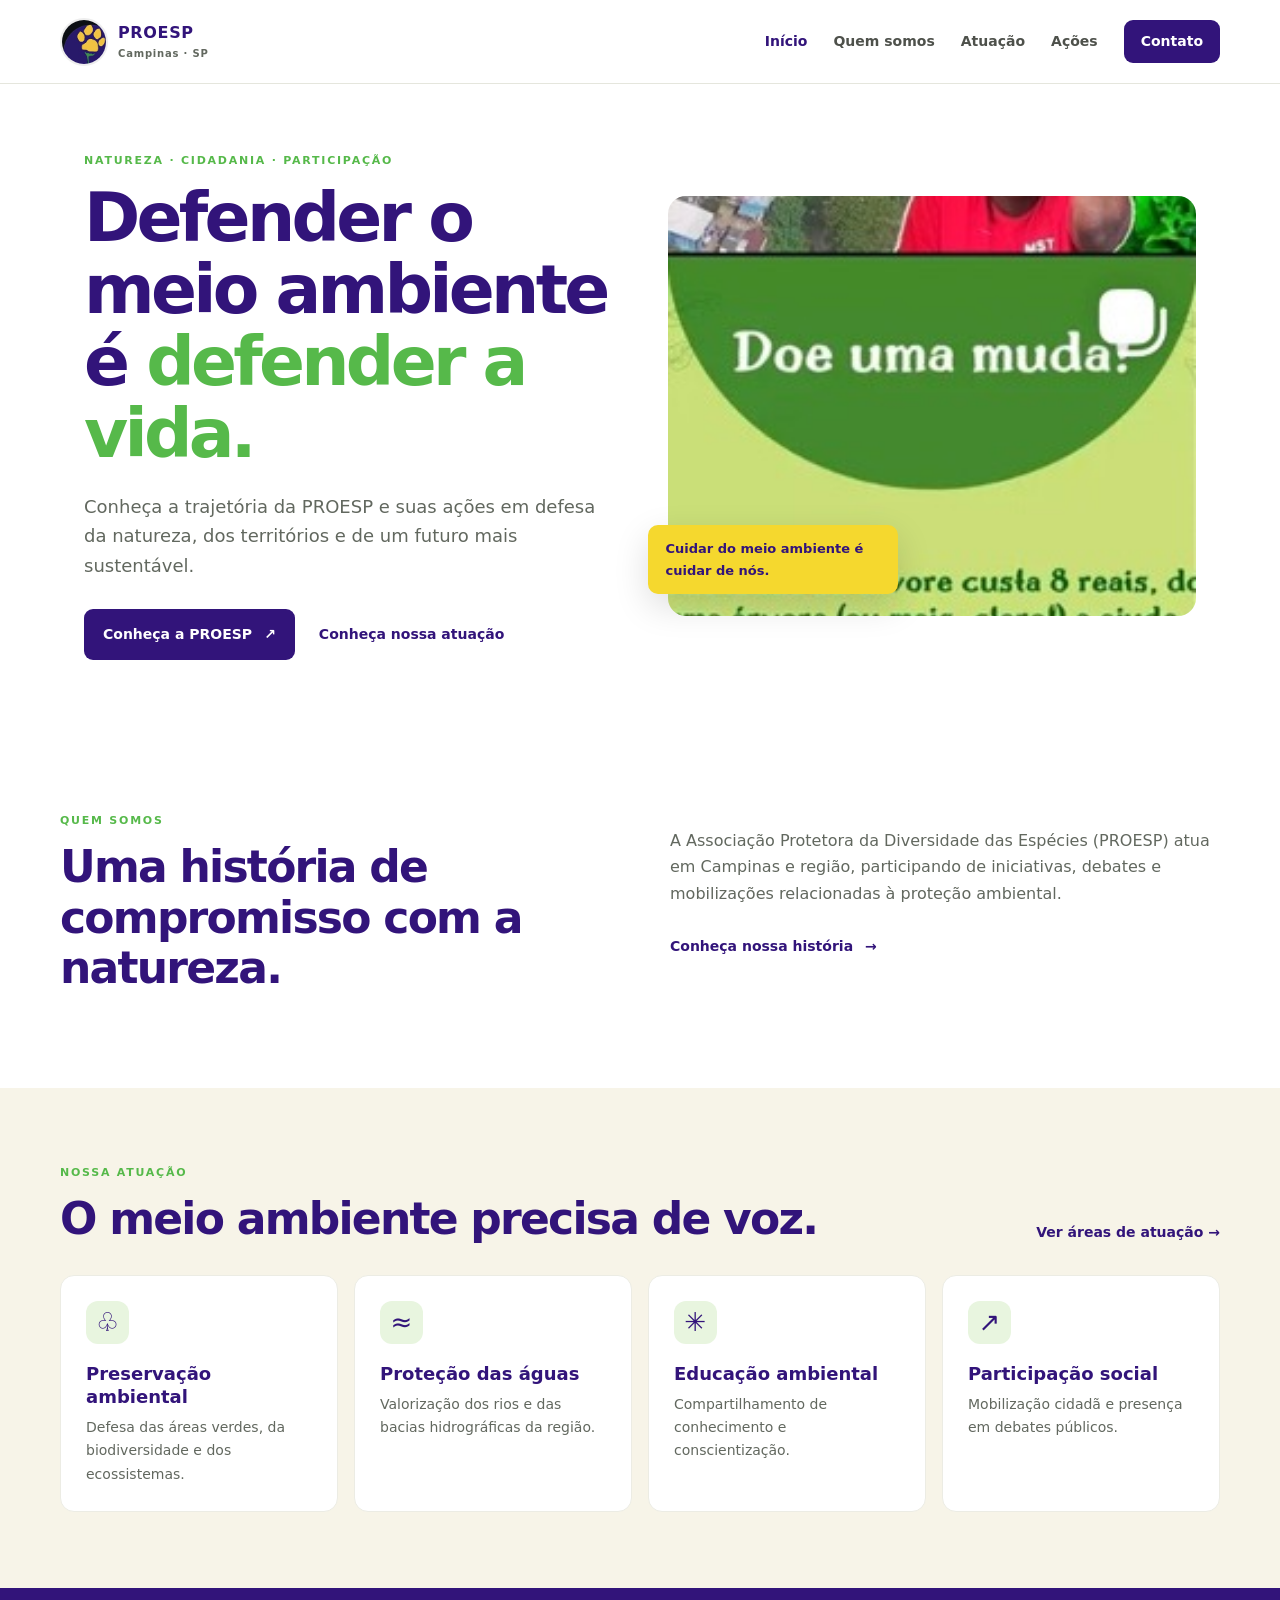
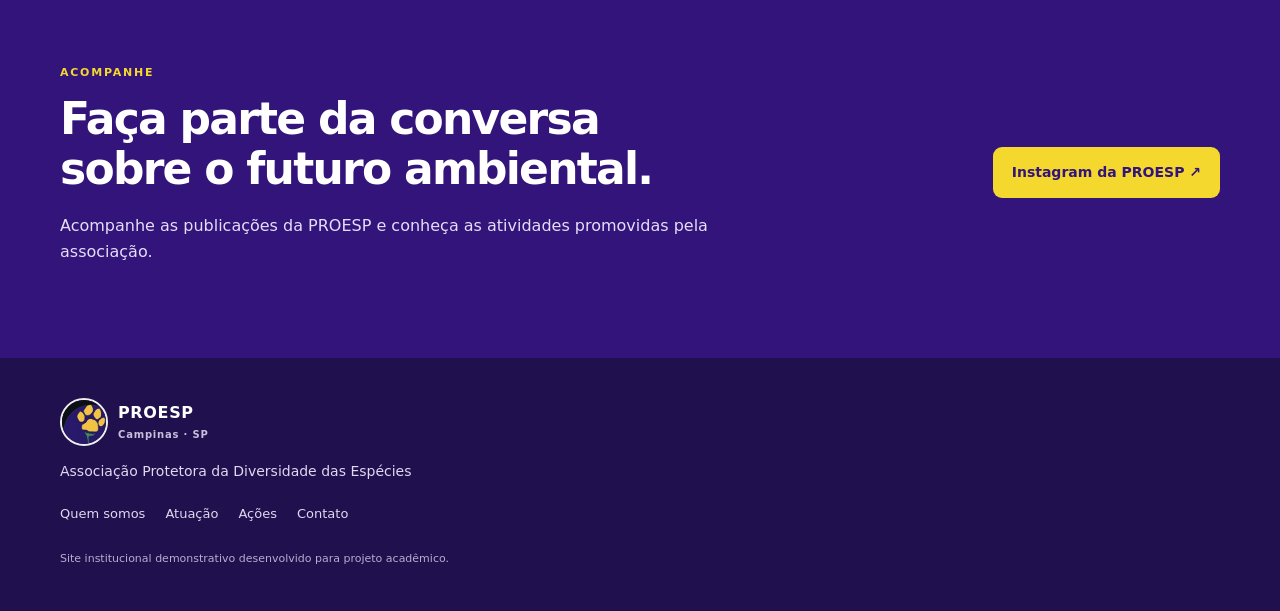
==== index.html @ e5f3dbb0 "Add files via upload" ====
<!doctype html>
<html lang="pt-BR">
<head>
  <meta charset="utf-8"><meta name="viewport" content="width=device-width, initial-scale=1">
  <meta name="description" content="Conheça a PROESP Campinas, sua história e suas ações em defesa do meio ambiente.">
  <title>PROESP Campinas | Início</title><link rel="stylesheet" href="styles.css">
</head>
<body>
<header class="site-header"><a class="brand" href="index.html"><img src="assets/logo-proesp.jpg" alt="Símbolo da PROESP"><span>PROESP <small>Campinas · SP</small></span></a>
<button class="menu-toggle" aria-label="Abrir menu" aria-expanded="false">☰</button>
<nav class="nav"><a class="active" href="index.html">Início</a><a href="sobre.html">Quem somos</a><a href="atuacao.html">Atuação</a><a href="acoes.html">Ações</a><a class="nav-cta" href="contato.html">Contato</a></nav></header>
<main>
<section class="hero"><div class="hero-copy"><p class="eyebrow">NATUREZA · CIDADANIA · PARTICIPAÇÃO</p><h1>Defender o meio ambiente é <em>defender a vida.</em></h1><p class="lead">Conheça a trajetória da PROESP e suas ações em defesa da natureza, dos territórios e de um futuro mais sustentável.</p><div class="actions"><a class="button" href="sobre.html">Conheça a PROESP <span>↗</span></a><a class="text-link" href="atuacao.html">Conheça nossa atuação</a></div></div><div class="hero-image"><img src="assets/rio-floresta.jpg" alt="Paisagem natural e área verde mostrada em publicação da PROESP"><span class="image-note">Cuidar do meio ambiente é cuidar de nós.</span></div></section>
<section class="intro section"><div><p class="eyebrow">QUEM SOMOS</p><h2>Uma história de compromisso com a natureza.</h2></div><div><p>A Associação Protetora da Diversidade das Espécies (PROESP) atua em Campinas e região, participando de iniciativas, debates e mobilizações relacionadas à proteção ambiental.</p><a class="arrow-link" href="sobre.html">Conheça nossa história <span>→</span></a></div></section>
<section class="section pale"><div class="section-heading"><div><p class="eyebrow">NOSSA ATUAÇÃO</p><h2>O meio ambiente precisa de voz.</h2></div><a class="arrow-link" href="atuacao.html">Ver áreas de atuação →</a></div><div class="card-grid">
<a class="feature-card" href="atuacao.html"><span class="card-icon">♧</span><h3>Preservação ambiental</h3><p>Defesa das áreas verdes, da biodiversidade e dos ecossistemas.</p></a>
<a class="feature-card" href="atuacao.html"><span class="card-icon">≈</span><h3>Proteção das águas</h3><p>Valorização dos rios e das bacias hidrográficas da região.</p></a>
<a class="feature-card" href="atuacao.html"><span class="card-icon">✳</span><h3>Educação ambiental</h3><p>Compartilhamento de conhecimento e conscientização.</p></a>
<a class="feature-card" href="acoes.html"><span class="card-icon">↗</span><h3>Participação social</h3><p>Mobilização cidadã e presença em debates públicos.</p></a>
</div></section>
<section class="callout section"><div><p class="eyebrow">ACOMPANHE</p><h2>Faça parte da conversa sobre o futuro ambiental.</h2><p>Acompanhe as publicações da PROESP e conheça as atividades promovidas pela associação.</p></div><a class="button light" href="https://www.instagram.com/proesp_campinas/" target="_blank" rel="noreferrer">Instagram da PROESP ↗</a></section>
</main><footer class="footer"><a class="brand footer-brand" href="index.html"><img src="assets/logo-proesp.jpg" alt=""><span>PROESP <small>Campinas · SP</small></span></a><p>Associação Protetora da Diversidade das Espécies</p><div class="footer-links"><a href="sobre.html">Quem somos</a><a href="atuacao.html">Atuação</a><a href="acoes.html">Ações</a><a href="contato.html">Contato</a></div><small>Site institucional demonstrativo desenvolvido para projeto acadêmico.</small></footer><script src="script.js"></script></body></html>
---- styles.css ----
:root{--purple:#32147a;--green:#56b94a;--yellow:#f5d82e;--cream:#f7f4e8;--ink:#20251f;--muted:#62685f;--line:#e5e6dd;--white:#fff;--max:1160px}*{box-sizing:border-box}html{scroll-behavior:smooth}body{margin:0;font-family:Inter,ui-sans-serif,system-ui,-apple-system,BlinkMacSystemFont,"Segoe UI",sans-serif;color:var(--ink);background:#fff;line-height:1.65}a{color:inherit;text-decoration:none}.site-header{height:auto;min-height:84px;padding:15px max(24px,calc((100vw - var(--max))/2));display:flex;align-items:center;justify-content:space-between;gap:24px;border-bottom:1px solid var(--line);background:#fff;position:sticky;top:0;z-index:10}.brand{display:flex;align-items:center;gap:10px;color:var(--purple);font-weight:850;letter-spacing:.04em}.brand img{width:48px;height:48px;object-fit:cover;border-radius:50%;border:2px solid #eee}.brand small{display:block;font-size:10px;letter-spacing:.08em;color:var(--muted);font-weight:650}.nav{display:flex;align-items:center;gap:26px;font-size:14px;font-weight:650}.nav a{color:#4e514b}.nav a:hover,.nav a.active{color:var(--purple)}.nav .nav-cta{padding:10px 17px;border-radius:9px;background:var(--purple);color:#fff}.menu-toggle{display:none;border:0;background:var(--cream);border-radius:8px;padding:8px 12px;font-size:23px;color:var(--purple)}.hero{max-width:var(--max);margin:auto;padding:68px 24px 76px;display:grid;grid-template-columns:1fr 1fr;gap:55px;align-items:center}.eyebrow{font-size:11px;letter-spacing:.16em;font-weight:850;color:var(--green);margin:0 0 12px}.hero h1,.page-hero h1{font-size:clamp(42px,5.3vw,68px);line-height:1.06;letter-spacing:-.055em;color:var(--purple);margin:0 0 22px}.hero h1 em{font-style:normal;color:var(--green)}.lead{font-size:18px;color:var(--muted);max-width:570px}.actions{display:flex;align-items:center;gap:24px;flex-wrap:wrap;margin-top:28px}.button{display:inline-flex;align-items:center;gap:12px;padding:14px 19px;background:var(--purple);color:white;border-radius:9px;font-weight:750;font-size:14px;transition:transform .2s,background .2s}.button:hover{transform:translateY(-2px);background:#48239d}.text-link,.arrow-link{font-weight:750;color:var(--purple);font-size:14px}.hero-image{position:relative}.hero-image img{display:block;width:100%;height:420px;object-fit:cover;border-radius:18px}.image-note{position:absolute;left:-20px;bottom:22px;background:var(--yellow);color:var(--purple);padding:13px 18px;border-radius:10px;font-size:13px;font-weight:800;max-width:250px;box-shadow:0 12px 35px #0002}.section{padding:76px max(24px,calc((100vw - var(--max))/2))}.intro{display:grid;grid-template-columns:1fr 1fr;gap:60px;align-items:start}.section h2,.split h2,.contact-layout h2{font-size:clamp(30px,3.5vw,44px);line-height:1.15;letter-spacing:-.04em;color:var(--purple);margin:0 0 18px}.intro p:not(.eyebrow),.split p,.contact-layout p{color:var(--muted)}.arrow-link{display:inline-block;margin-top:12px}.arrow-link span{margin-left:7px}.pale{background:var(--cream)}.section-heading{display:flex;align-items:end;justify-content:space-between;gap:24px;margin-bottom:30px}.section-heading h2{margin-bottom:0}.card-grid{display:grid;grid-template-columns:repeat(4,1fr);gap:16px}.card-grid.three{grid-template-columns:repeat(3,1fr)}.feature-card{display:block;background:#fff;border:1px solid #ecece4;border-radius:14px;padding:25px;min-height:205px;transition:transform .2s,box-shadow .2s}.feature-card:hover,.story-card:hover{transform:translateY(-4px);box-shadow:0 15px 35px #24134a12}.card-icon{display:grid;place-items:center;width:43px;height:43px;border-radius:12px;background:#e8f5df;color:var(--purple);font-size:26px;margin-bottom:18px}.feature-card h3,.story-card h3{color:var(--purple);font-size:18px;line-height:1.3;margin:0 0 8px}.feature-card p,.story-card p{font-size:14px;color:var(--muted);margin:0}.callout{background:var(--purple);color:#fff;display:flex;align-items:center;justify-content:space-between;gap:36px}.callout h2{color:#fff;max-width:670px}.callout p:not(.eyebrow){color:#e5def7;max-width:650px}.callout .eyebrow{color:var(--yellow)}.button.light{background:var(--yellow);color:var(--purple);white-space:nowrap}.footer{padding:40px max(24px,calc((100vw - var(--max))/2));background:#20104d;color:#ded8f0}.footer-brand{color:#fff}.footer-brand small{color:#c7bfdc}.footer p{font-size:14px}.footer-links{display:flex;gap:20px;flex-wrap:wrap;margin:20px 0}.footer-links a{font-size:13px}.footer>small{color:#b7adcf;font-size:11px}.page-hero{padding:76px 24px 60px;background:var(--cream);text-align:center}.page-hero h1{max-width:850px;margin:0 auto 18px;font-size:clamp(40px,5vw,62px)}.page-hero .lead{margin:0 auto}.split{display:grid;grid-template-columns:1fr 1fr;gap:55px;align-items:center}.rounded-image{width:100%;height:430px;object-fit:cover;border-radius:16px}.note{font-size:12px!important;color:#7b7e75!important;font-style:italic}.topic-grid{display:grid;grid-template-columns:1fr 1fr;gap:22px}.topic-card{border:1px solid var(--line);border-radius:16px;overflow:hidden;display:grid;grid-template-columns:42% 1fr;background:#fff}.topic-card img{width:100%;height:100%;min-height:240px;object-fit:cover}.topic-card>div{padding:24px}.topic-card h2{font-size:25px}.topic-card p:not(.eyebrow){color:var(--muted);font-size:14px}.story-grid{display:grid;grid-template-columns:repeat(3,1fr);gap:22px}.story-card{border:1px solid var(--line);border-radius:15px;overflow:hidden;transition:transform .2s,box-shadow .2s}.story-card img{width:100%;height:220px;object-fit:cover;display:block}.story-card>div{padding:22px}.tag{display:inline-block;font-size:10px;text-transform:uppercase;letter-spacing:.1em;font-weight:850;color:var(--green);margin-bottom:10px}.story-card h3{font-size:20px;margin-bottom:10px}.story-card p{font-size:14px}.contact-layout{display:grid;grid-template-columns:1.2fr .8fr;gap:70px;align-items:center}.contact-card{border:1px solid var(--line);background:var(--cream);padding:32px;border-radius:18px;text-align:center}.contact-card img{width:100px;height:100px;object-fit:cover;border-radius:50%}.contact-card h3{color:var(--purple);font-size:23px;margin-bottom:0}.contact-card p{font-size:14px}.contact-layout .button{margin-top:15px}@media(max-width:850px){.site-header{padding:13px 20px}.menu-toggle{display:block}.nav{display:none;position:absolute;top:76px;left:0;right:0;background:#fff;padding:18px 22px 24px;box-shadow:0 18px 25px #0001;flex-direction:column;align-items:stretch;gap:5px}.nav.open{display:flex}.nav a{padding:10px}.nav .nav-cta{text-align:center;margin-top:6px}.hero{grid-template-columns:1fr;gap:32px;padding-top:48px}.hero-image img{height:340px}.image-note{left:12px}.intro,.split,.contact-layout{grid-template-columns:1fr;gap:25px}.card-grid{grid-template-columns:repeat(2,1fr)}.topic-grid{grid-template-columns:1fr}.story-grid{grid-template-columns:1fr 1fr}.section-heading{align-items:start;flex-direction:column}.rounded-image{height:340px}}@media(max-width:540px){.hero h1{font-size:43px}.hero-image img{height:280px}.section{padding-top:54px;padding-bottom:54px}.card-grid,.card-grid.three,.story-grid{grid-template-columns:1fr}.feature-card{min-height:0}.topic-card{grid-template-columns:1fr}.topic-card img{height:210px;min-height:0}.callout{align-items:flex-start;flex-direction:column}.page-hero{padding-top:55px;padding-bottom:45px}.page-hero h1{font-size:42px}.footer-links{gap:13px}.brand img{width:42px;height:42px}}
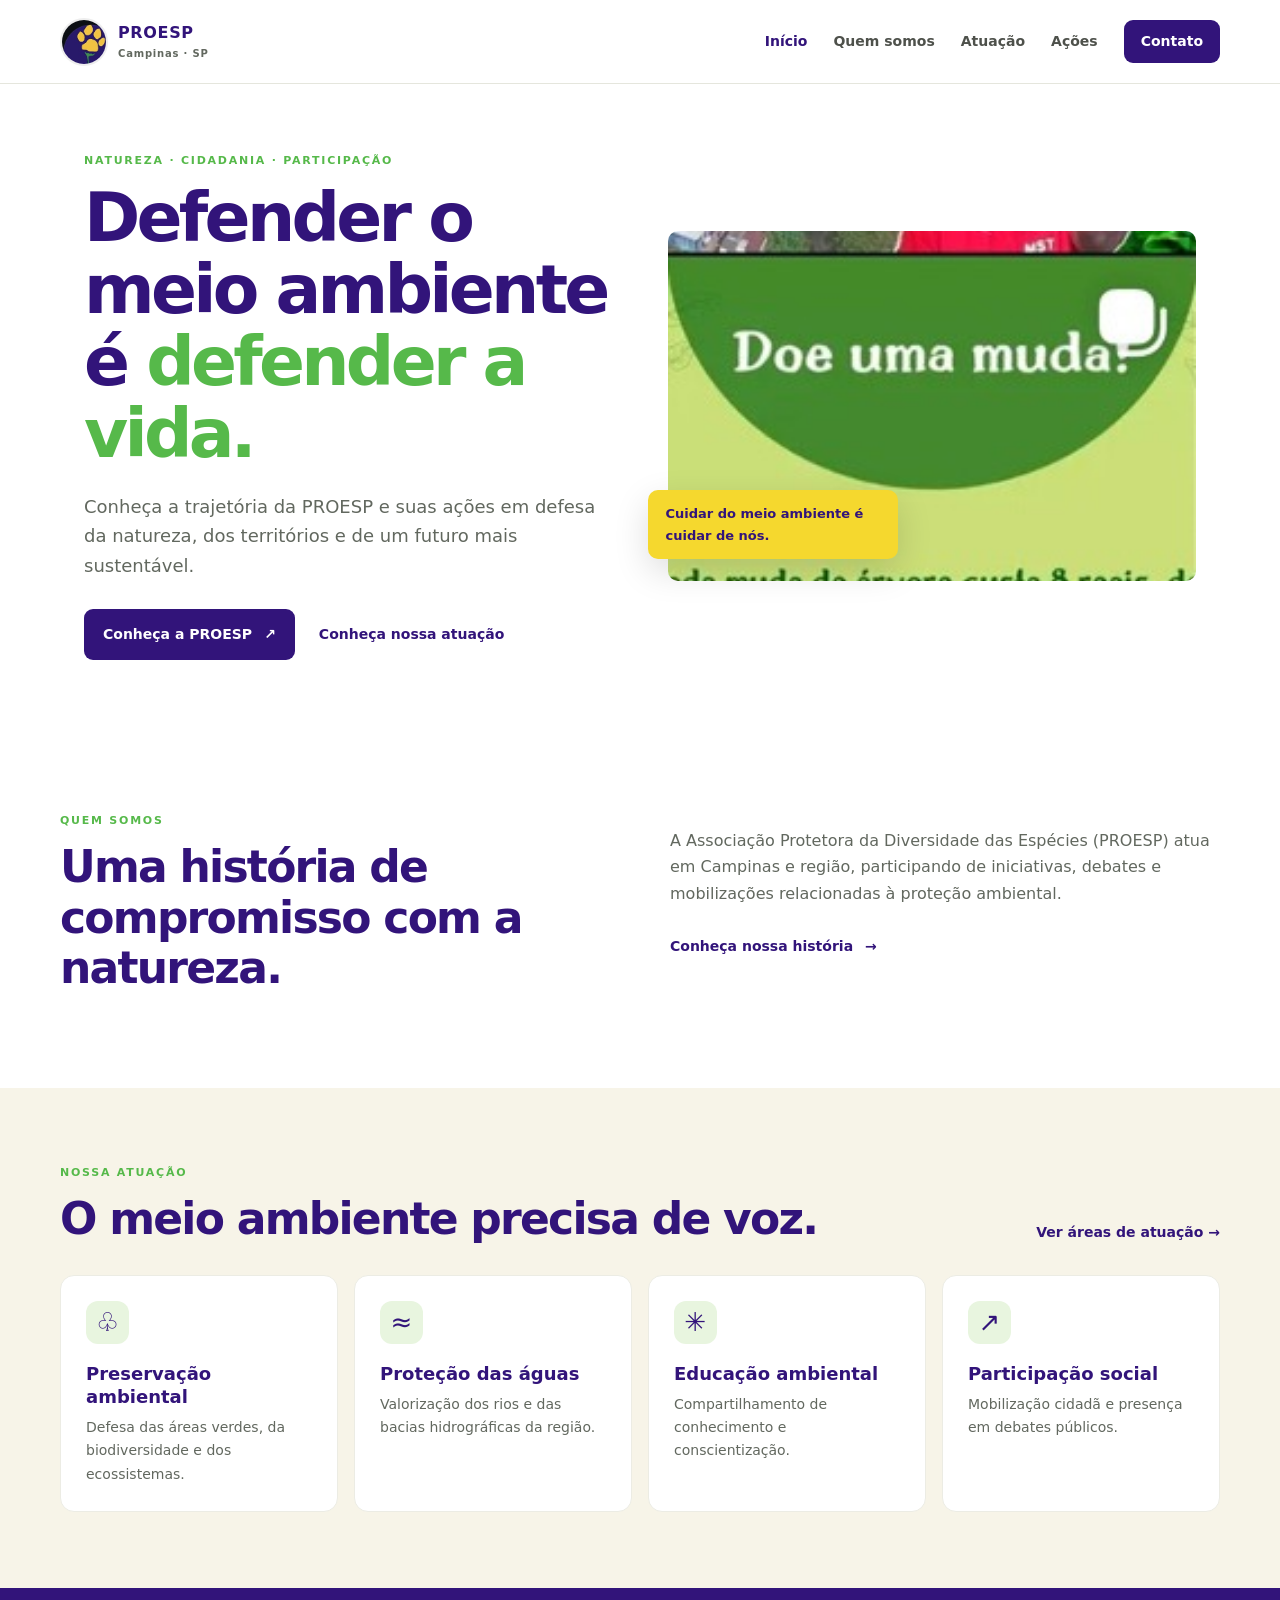
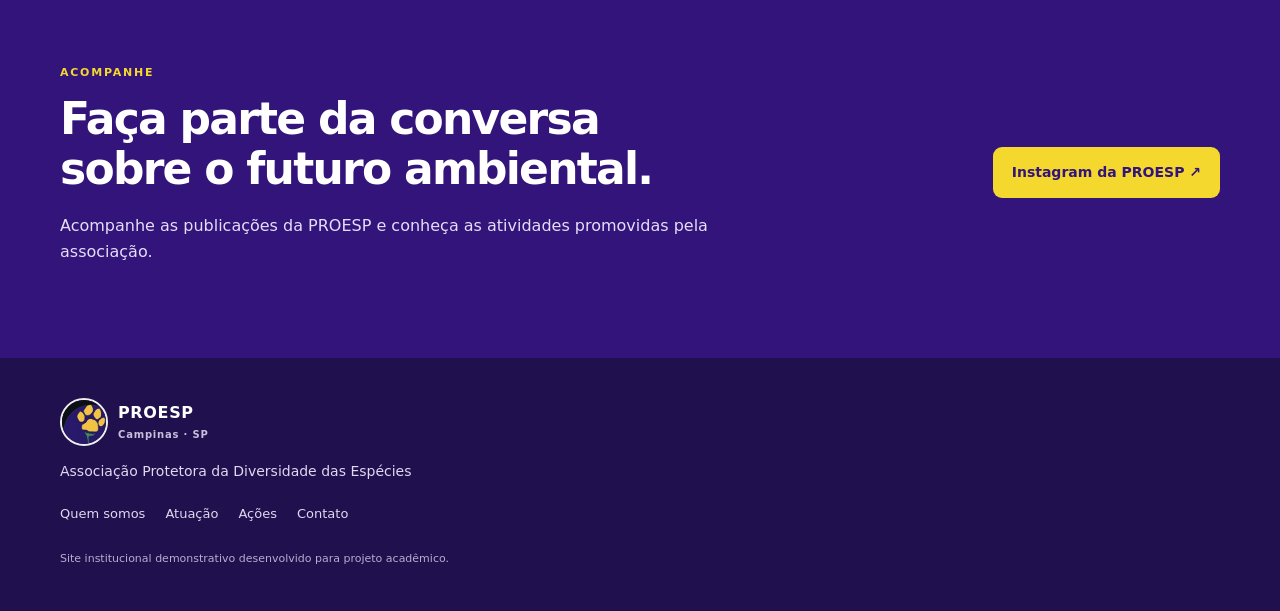
==== commit ef31fb89: "Update index.html" ====
--- a/index.html
+++ b/index.html
@@ -1,22 +1,303 @@
-<!doctype html>
+<!DOCTYPE html>
 <html lang="pt-BR">
+
 <head>
-  <meta charset="utf-8"><meta name="viewport" content="width=device-width, initial-scale=1">
-  <meta name="description" content="Conheça a PROESP Campinas, sua história e suas ações em defesa do meio ambiente.">
-  <title>PROESP Campinas | Início</title><link rel="stylesheet" href="styles.css">
+    <meta charset="UTF-8">
+    <meta name="viewport" content="width=device-width, initial-scale=1.0">
+
+    <meta
+        name="description"
+        content="Conheça a PROESP Campinas, sua história e suas ações em defesa do meio ambiente."
+    >
+
+    <title>PROESP Campinas | Início</title>
+
+    <!-- Arquivo responsável pela aparência do site -->
+    <link rel="stylesheet" href="styles.css">
 </head>
+
 <body>
-<header class="site-header"><a class="brand" href="index.html"><img src="assets/logo-proesp.jpg" alt="Símbolo da PROESP"><span>PROESP <small>Campinas · SP</small></span></a>
-<button class="menu-toggle" aria-label="Abrir menu" aria-expanded="false">☰</button>
-<nav class="nav"><a class="active" href="index.html">Início</a><a href="sobre.html">Quem somos</a><a href="atuacao.html">Atuação</a><a href="acoes.html">Ações</a><a class="nav-cta" href="contato.html">Contato</a></nav></header>
-<main>
-<section class="hero"><div class="hero-copy"><p class="eyebrow">NATUREZA · CIDADANIA · PARTICIPAÇÃO</p><h1>Defender o meio ambiente é <em>defender a vida.</em></h1><p class="lead">Conheça a trajetória da PROESP e suas ações em defesa da natureza, dos territórios e de um futuro mais sustentável.</p><div class="actions"><a class="button" href="sobre.html">Conheça a PROESP <span>↗</span></a><a class="text-link" href="atuacao.html">Conheça nossa atuação</a></div></div><div class="hero-image"><img src="assets/rio-floresta.jpg" alt="Paisagem natural e área verde mostrada em publicação da PROESP"><span class="image-note">Cuidar do meio ambiente é cuidar de nós.</span></div></section>
-<section class="intro section"><div><p class="eyebrow">QUEM SOMOS</p><h2>Uma história de compromisso com a natureza.</h2></div><div><p>A Associação Protetora da Diversidade das Espécies (PROESP) atua em Campinas e região, participando de iniciativas, debates e mobilizações relacionadas à proteção ambiental.</p><a class="arrow-link" href="sobre.html">Conheça nossa história <span>→</span></a></div></section>
-<section class="section pale"><div class="section-heading"><div><p class="eyebrow">NOSSA ATUAÇÃO</p><h2>O meio ambiente precisa de voz.</h2></div><a class="arrow-link" href="atuacao.html">Ver áreas de atuação →</a></div><div class="card-grid">
-<a class="feature-card" href="atuacao.html"><span class="card-icon">♧</span><h3>Preservação ambiental</h3><p>Defesa das áreas verdes, da biodiversidade e dos ecossistemas.</p></a>
-<a class="feature-card" href="atuacao.html"><span class="card-icon">≈</span><h3>Proteção das águas</h3><p>Valorização dos rios e das bacias hidrográficas da região.</p></a>
-<a class="feature-card" href="atuacao.html"><span class="card-icon">✳</span><h3>Educação ambiental</h3><p>Compartilhamento de conhecimento e conscientização.</p></a>
-<a class="feature-card" href="acoes.html"><span class="card-icon">↗</span><h3>Participação social</h3><p>Mobilização cidadã e presença em debates públicos.</p></a>
-</div></section>
-<section class="callout section"><div><p class="eyebrow">ACOMPANHE</p><h2>Faça parte da conversa sobre o futuro ambiental.</h2><p>Acompanhe as publicações da PROESP e conheça as atividades promovidas pela associação.</p></div><a class="button light" href="https://www.instagram.com/proesp_campinas/" target="_blank" rel="noreferrer">Instagram da PROESP ↗</a></section>
-</main><footer class="footer"><a class="brand footer-brand" href="index.html"><img src="assets/logo-proesp.jpg" alt=""><span>PROESP <small>Campinas · SP</small></span></a><p>Associação Protetora da Diversidade das Espécies</p><div class="footer-links"><a href="sobre.html">Quem somos</a><a href="atuacao.html">Atuação</a><a href="acoes.html">Ações</a><a href="contato.html">Contato</a></div><small>Site institucional demonstrativo desenvolvido para projeto acadêmico.</small></footer><script src="script.js"></script></body></html>+
+    <!-- Cabeçalho e menu de navegação -->
+    <header class="site-header">
+
+        <!-- Logo e nome da instituição -->
+        <a class="brand" href="index.html">
+
+            <img
+                src="assets/logo-proesp.jpg"
+                alt="Símbolo da PROESP"
+            >
+
+            <span>
+                PROESP
+                <small>Campinas · SP</small>
+            </span>
+
+        </a>
+
+        <!-- Botão do menu para telas menores -->
+        <button
+            class="menu-toggle"
+            aria-label="Abrir menu"
+            aria-expanded="false"
+        >
+            ☰
+        </button>
+
+        <!-- Links para as páginas do site -->
+        <nav class="nav">
+
+            <a class="active" href="index.html">Início</a>
+            <a href="sobre.html">Quem somos</a>
+            <a href="atuacao.html">Atuação</a>
+            <a href="acoes.html">Ações</a>
+            <a class="nav-cta" href="contato.html">Contato</a>
+
+        </nav>
+
+    </header>
+
+    <!-- Conteúdo principal da página -->
+    <main>
+
+        <!-- Apresentação inicial do site -->
+        <section class="hero">
+
+            <!-- Texto principal -->
+            <div class="hero-copy">
+
+                <p class="eyebrow">
+                    NATUREZA · CIDADANIA · PARTICIPAÇÃO
+                </p>
+
+                <h1>
+                    Defender o meio ambiente é
+                    <em>defender a vida.</em>
+                </h1>
+
+                <p class="lead">
+                    Conheça a trajetória da PROESP e suas ações
+                    em defesa da natureza, dos territórios e de
+                    um futuro mais sustentável.
+                </p>
+
+                <!-- Links de destaque -->
+                <div class="actions">
+
+                    <a class="button" href="sobre.html">
+                        Conheça a PROESP
+                        <span>↗️</span>
+                    </a>
+
+                    <a class="text-link" href="atuacao.html">
+                        Conheça nossa atuação
+                    </a>
+
+                </div>
+
+            </div>
+
+            <!-- Imagem principal da página inicial -->
+            <div class="hero-image">
+
+                <img
+                    src="assets/rio-floresta.jpg"
+                    alt="Paisagem natural e área verde mostrada em publicação da PROESP"
+                >
+
+                <span class="image-note">
+                    Cuidar do meio ambiente é cuidar de nós.
+                </span>
+
+            </div>
+
+        </section>
+
+        <!-- Apresentação resumida da associação -->
+        <section class="intro section">
+
+            <div>
+
+                <p class="eyebrow">QUEM SOMOS</p>
+
+                <h2>
+                    Uma história de compromisso com a natureza.
+                </h2>
+
+            </div>
+
+            <div>
+
+                <p>
+                    A Associação Protetora da Diversidade das
+                    Espécies (PROESP) atua em Campinas e região,
+                    participando de iniciativas, debates e
+                    mobilizações relacionadas à proteção ambiental.
+                </p>
+
+                <a class="arrow-link" href="sobre.html">
+                    Conheça nossa história
+                    <span>→</span>
+                </a>
+
+            </div>
+
+        </section>
+
+        <!-- Áreas de atuação da PROESP -->
+        <section class="section pale">
+
+            <div class="section-heading">
+
+                <div>
+
+                    <p class="eyebrow">NOSSA ATUAÇÃO</p>
+
+                    <h2>
+                        O meio ambiente precisa de voz.
+                    </h2>
+
+                </div>
+
+                <a class="arrow-link" href="atuacao.html">
+                    Ver áreas de atuação →
+                </a>
+
+            </div>
+
+            <!-- Cartões com os temas de atuação -->
+            <div class="card-grid">
+
+                <a class="feature-card" href="atuacao.html">
+
+                    <span class="card-icon">♧</span>
+
+                    <h3>Preservação ambiental</h3>
+
+                    <p>
+                        Defesa das áreas verdes, da biodiversidade
+                        e dos ecossistemas.
+                    </p>
+
+                </a>
+
+                <a class="feature-card" href="atuacao.html">
+
+                    <span class="card-icon">≈</span>
+
+                    <h3>Proteção das águas</h3>
+
+                    <p>
+                        Valorização dos rios e das bacias
+                        hidrográficas da região.
+                    </p>
+
+                </a>
+
+                <a class="feature-card" href="atuacao.html">
+
+                    <span class="card-icon">✳</span>
+
+                    <h3>Educação ambiental</h3>
+
+                    <p>
+                        Compartilhamento de conhecimento
+                        e conscientização.
+                    </p>
+
+                </a>
+
+                <a class="feature-card" href="acoes.html">
+
+                    <span class="card-icon">↗️</span>
+
+                    <h3>Participação social</h3>
+
+                    <p>
+                        Mobilização cidadã e presença em
+                        debates públicos.
+                    </p>
+
+                </a>
+
+            </div>
+
+        </section>
+
+        <!-- Seção para acompanhar as publicações -->
+        <section class="callout section">
+
+            <div>
+
+                <p class="eyebrow">ACOMPANHE</p>
+
+                <h2>
+                    Faça parte da conversa sobre o futuro ambiental.
+                </h2>
+
+                <p>
+                    Acompanhe as publicações da PROESP e conheça
+                    as atividades promovidas pela associação.
+                </p>
+
+            </div>
+
+            <a
+                class="button light"
+                href="https://www.instagram.com/proesp_campinas/"
+                target="_blank"
+                rel="noreferrer"
+            >
+                Instagram da PROESP ↗️
+            </a>
+
+        </section>
+
+    </main>
+
+    <!-- Rodapé com informações e links -->
+    <footer class="footer">
+
+        <!-- Logo no rodapé -->
+        <a class="brand footer-brand" href="index.html">
+
+            <img
+                src="assets/logo-proesp.jpg"
+                alt=""
+            >
+
+            <span>
+                PROESP
+                <small>Campinas · SP</small>
+            </span>
+
+        </a>
+
+        <p>
+            Associação Protetora da Diversidade das Espécies
+        </p>
+
+        <!-- Links para as páginas internas -->
+        <div class="footer-links">
+
+            <a href="sobre.html">Quem somos</a>
+            <a href="atuacao.html">Atuação</a>
+            <a href="acoes.html">Ações</a>
+            <a href="contato.html">Contato</a>
+
+        </div>
+
+        <small>
+            Site institucional demonstrativo desenvolvido
+            para projeto acadêmico.
+        </small>
+
+    </footer>
+
+    <!-- Arquivo JavaScript responsável pelas interações -->
+    <script src="script.js"></script>
+
+</body>
+
+</html>
--- a/styles.css
+++ b/styles.css
@@ -1 +1,684 @@
-:root{--purple:#32147a;--green:#56b94a;--yellow:#f5d82e;--cream:#f7f4e8;--ink:#20251f;--muted:#62685f;--line:#e5e6dd;--white:#fff;--max:1160px}*{box-sizing:border-box}html{scroll-behavior:smooth}body{margin:0;font-family:Inter,ui-sans-serif,system-ui,-apple-system,BlinkMacSystemFont,"Segoe UI",sans-serif;color:var(--ink);background:#fff;line-height:1.65}a{color:inherit;text-decoration:none}.site-header{height:auto;min-height:84px;padding:15px max(24px,calc((100vw - var(--max))/2));display:flex;align-items:center;justify-content:space-between;gap:24px;border-bottom:1px solid var(--line);background:#fff;position:sticky;top:0;z-index:10}.brand{display:flex;align-items:center;gap:10px;color:var(--purple);font-weight:850;letter-spacing:.04em}.brand img{width:48px;height:48px;object-fit:cover;border-radius:50%;border:2px solid #eee}.brand small{display:block;font-size:10px;letter-spacing:.08em;color:var(--muted);font-weight:650}.nav{display:flex;align-items:center;gap:26px;font-size:14px;font-weight:650}.nav a{color:#4e514b}.nav a:hover,.nav a.active{color:var(--purple)}.nav .nav-cta{padding:10px 17px;border-radius:9px;background:var(--purple);color:#fff}.menu-toggle{display:none;border:0;background:var(--cream);border-radius:8px;padding:8px 12px;font-size:23px;color:var(--purple)}.hero{max-width:var(--max);margin:auto;padding:68px 24px 76px;display:grid;grid-template-columns:1fr 1fr;gap:55px;align-items:center}.eyebrow{font-size:11px;letter-spacing:.16em;font-weight:850;color:var(--green);margin:0 0 12px}.hero h1,.page-hero h1{font-size:clamp(42px,5.3vw,68px);line-height:1.06;letter-spacing:-.055em;color:var(--purple);margin:0 0 22px}.hero h1 em{font-style:normal;color:var(--green)}.lead{font-size:18px;color:var(--muted);max-width:570px}.actions{display:flex;align-items:center;gap:24px;flex-wrap:wrap;margin-top:28px}.button{display:inline-flex;align-items:center;gap:12px;padding:14px 19px;background:var(--purple);color:white;border-radius:9px;font-weight:750;font-size:14px;transition:transform .2s,background .2s}.button:hover{transform:translateY(-2px);background:#48239d}.text-link,.arrow-link{font-weight:750;color:var(--purple);font-size:14px}.hero-image{position:relative}.hero-image img{display:block;width:100%;height:420px;object-fit:cover;border-radius:18px}.image-note{position:absolute;left:-20px;bottom:22px;background:var(--yellow);color:var(--purple);padding:13px 18px;border-radius:10px;font-size:13px;font-weight:800;max-width:250px;box-shadow:0 12px 35px #0002}.section{padding:76px max(24px,calc((100vw - var(--max))/2))}.intro{display:grid;grid-template-columns:1fr 1fr;gap:60px;align-items:start}.section h2,.split h2,.contact-layout h2{font-size:clamp(30px,3.5vw,44px);line-height:1.15;letter-spacing:-.04em;color:var(--purple);margin:0 0 18px}.intro p:not(.eyebrow),.split p,.contact-layout p{color:var(--muted)}.arrow-link{display:inline-block;margin-top:12px}.arrow-link span{margin-left:7px}.pale{background:var(--cream)}.section-heading{display:flex;align-items:end;justify-content:space-between;gap:24px;margin-bottom:30px}.section-heading h2{margin-bottom:0}.card-grid{display:grid;grid-template-columns:repeat(4,1fr);gap:16px}.card-grid.three{grid-template-columns:repeat(3,1fr)}.feature-card{display:block;background:#fff;border:1px solid #ecece4;border-radius:14px;padding:25px;min-height:205px;transition:transform .2s,box-shadow .2s}.feature-card:hover,.story-card:hover{transform:translateY(-4px);box-shadow:0 15px 35px #24134a12}.card-icon{display:grid;place-items:center;width:43px;height:43px;border-radius:12px;background:#e8f5df;color:var(--purple);font-size:26px;margin-bottom:18px}.feature-card h3,.story-card h3{color:var(--purple);font-size:18px;line-height:1.3;margin:0 0 8px}.feature-card p,.story-card p{font-size:14px;color:var(--muted);margin:0}.callout{background:var(--purple);color:#fff;display:flex;align-items:center;justify-content:space-between;gap:36px}.callout h2{color:#fff;max-width:670px}.callout p:not(.eyebrow){color:#e5def7;max-width:650px}.callout .eyebrow{color:var(--yellow)}.button.light{background:var(--yellow);color:var(--purple);white-space:nowrap}.footer{padding:40px max(24px,calc((100vw - var(--max))/2));background:#20104d;color:#ded8f0}.footer-brand{color:#fff}.footer-brand small{color:#c7bfdc}.footer p{font-size:14px}.footer-links{display:flex;gap:20px;flex-wrap:wrap;margin:20px 0}.footer-links a{font-size:13px}.footer>small{color:#b7adcf;font-size:11px}.page-hero{padding:76px 24px 60px;background:var(--cream);text-align:center}.page-hero h1{max-width:850px;margin:0 auto 18px;font-size:clamp(40px,5vw,62px)}.page-hero .lead{margin:0 auto}.split{display:grid;grid-template-columns:1fr 1fr;gap:55px;align-items:center}.rounded-image{width:100%;height:430px;object-fit:cover;border-radius:16px}.note{font-size:12px!important;color:#7b7e75!important;font-style:italic}.topic-grid{display:grid;grid-template-columns:1fr 1fr;gap:22px}.topic-card{border:1px solid var(--line);border-radius:16px;overflow:hidden;display:grid;grid-template-columns:42% 1fr;background:#fff}.topic-card img{width:100%;height:100%;min-height:240px;object-fit:cover}.topic-card>div{padding:24px}.topic-card h2{font-size:25px}.topic-card p:not(.eyebrow){color:var(--muted);font-size:14px}.story-grid{display:grid;grid-template-columns:repeat(3,1fr);gap:22px}.story-card{border:1px solid var(--line);border-radius:15px;overflow:hidden;transition:transform .2s,box-shadow .2s}.story-card img{width:100%;height:220px;object-fit:cover;display:block}.story-card>div{padding:22px}.tag{display:inline-block;font-size:10px;text-transform:uppercase;letter-spacing:.1em;font-weight:850;color:var(--green);margin-bottom:10px}.story-card h3{font-size:20px;margin-bottom:10px}.story-card p{font-size:14px}.contact-layout{display:grid;grid-template-columns:1.2fr .8fr;gap:70px;align-items:center}.contact-card{border:1px solid var(--line);background:var(--cream);padding:32px;border-radius:18px;text-align:center}.contact-card img{width:100px;height:100px;object-fit:cover;border-radius:50%}.contact-card h3{color:var(--purple);font-size:23px;margin-bottom:0}.contact-card p{font-size:14px}.contact-layout .button{margin-top:15px}@media(max-width:850px){.site-header{padding:13px 20px}.menu-toggle{display:block}.nav{display:none;position:absolute;top:76px;left:0;right:0;background:#fff;padding:18px 22px 24px;box-shadow:0 18px 25px #0001;flex-direction:column;align-items:stretch;gap:5px}.nav.open{display:flex}.nav a{padding:10px}.nav .nav-cta{text-align:center;margin-top:6px}.hero{grid-template-columns:1fr;gap:32px;padding-top:48px}.hero-image img{height:340px}.image-note{left:12px}.intro,.split,.contact-layout{grid-template-columns:1fr;gap:25px}.card-grid{grid-template-columns:repeat(2,1fr)}.topic-grid{grid-template-columns:1fr}.story-grid{grid-template-columns:1fr 1fr}.section-heading{align-items:start;flex-direction:column}.rounded-image{height:340px}}@media(max-width:540px){.hero h1{font-size:43px}.hero-image img{height:280px}.section{padding-top:54px;padding-bottom:54px}.card-grid,.card-grid.three,.story-grid{grid-template-columns:1fr}.feature-card{min-height:0}.topic-card{grid-template-columns:1fr}.topic-card img{height:210px;min-height:0}.callout{align-items:flex-start;flex-direction:column}.page-hero{padding-top:55px;padding-bottom:45px}.page-hero h1{font-size:42px}.footer-links{gap:13px}.brand img{width:42px;height:42px}}+/* Cores usadas no site */
+:root {
+    --purple: #32147a;
+    --green: #56b94a;
+    --yellow: #f5d82e;
+    --cream: #f7f4e8;
+    --ink: #20251f;
+    --muted: #62685f;
+    --line: #e5e6dd;
+    --white: #fff;
+    --max: 1160px;
+}
+
+/* Configurações gerais */
+* {
+    box-sizing: border-box;
+}
+
+html {
+    scroll-behavior: smooth;
+}
+
+body {
+    margin: 0;
+    font-family: Inter, ui-sans-serif, system-ui, -apple-system,
+        BlinkMacSystemFont, "Segoe UI", sans-serif;
+    color: var(--ink);
+    background: #fff;
+    line-height: 1.65;
+}
+
+a {
+    color: inherit;
+    text-decoration: none;
+}
+
+/* Cabeçalho e menu */
+.site-header {
+    height: auto;
+    min-height: 84px;
+    padding: 15px max(24px, calc((100vw - var(--max)) / 2));
+    display: flex;
+    align-items: center;
+    justify-content: space-between;
+    gap: 24px;
+    border-bottom: 1px solid var(--line);
+    background: #fff;
+    position: sticky;
+    top: 0;
+    z-index: 10;
+}
+
+.brand {
+    display: flex;
+    align-items: center;
+    gap: 10px;
+    color: var(--purple);
+    font-weight: 850;
+    letter-spacing: .04em;
+}
+
+.brand img {
+    width: 48px;
+    height: 48px;
+    object-fit: cover;
+    border-radius: 50%;
+    border: 2px solid #eee;
+}
+
+.brand small {
+    display: block;
+    font-size: 10px;
+    letter-spacing: .08em;
+    color: var(--muted);
+    font-weight: 650;
+}
+
+.nav {
+    display: flex;
+    align-items: center;
+    gap: 26px;
+    font-size: 14px;
+    font-weight: 650;
+}
+
+.nav a {
+    color: #4e514b;
+}
+
+.nav a:hover,
+.nav a.active {
+    color: var(--purple);
+}
+
+.nav .nav-cta {
+    padding: 10px 17px;
+    border-radius: 9px;
+    background: var(--purple);
+    color: #fff;
+}
+
+.menu-toggle {
+    display: none;
+    border: 0;
+    background: var(--cream);
+    border-radius: 8px;
+    padding: 8px 12px;
+    font-size: 23px;
+    color: var(--purple);
+}
+
+/* Parte principal da página inicial */
+.hero {
+    max-width: var(--max);
+    margin: auto;
+    padding: 68px 24px 76px;
+    display: grid;
+    grid-template-columns: 1fr 1fr;
+    gap: 55px;
+    align-items: center;
+}
+
+.eyebrow {
+    font-size: 11px;
+    letter-spacing: .16em;
+    font-weight: 850;
+    color: var(--green);
+    margin: 0 0 12px;
+}
+
+.hero h1,
+.page-hero h1 {
+    font-size: clamp(42px, 5.3vw, 68px);
+    line-height: 1.06;
+    letter-spacing: -.055em;
+    color: var(--purple);
+    margin: 0 0 22px;
+}
+
+.hero h1 em {
+    font-style: normal;
+    color: var(--green);
+}
+
+.lead {
+    font-size: 18px;
+    color: var(--muted);
+    max-width: 570px;
+}
+
+.actions {
+    display: flex;
+    align-items: center;
+    gap: 24px;
+    flex-wrap: wrap;
+    margin-top: 28px;
+}
+
+/* Botões e links */
+.button {
+    display: inline-flex;
+    align-items: center;
+    gap: 12px;
+    padding: 14px 19px;
+    background: var(--purple);
+    color: white;
+    border-radius: 9px;
+    font-weight: 750;
+    font-size: 14px;
+    transition: transform .2s, background .2s;
+}
+
+.button:hover {
+    transform: translateY(-2px);
+    background: #48239d;
+}
+
+.text-link,
+.arrow-link {
+    font-weight: 750;
+    color: var(--purple);
+    font-size: 14px;
+}
+
+/* Imagem de destaque */
+.hero-image {
+    position: relative;
+}
+
+.hero-image img {
+    display: block;
+    width: 100%;
+    height: 420px;
+    object-fit: cover;
+    border-radius: 18px;
+}
+
+.image-note {
+    position: absolute;
+    left: -20px;
+    bottom: 22px;
+    background: var(--yellow);
+    color: var(--purple);
+    padding: 13px 18px;
+    border-radius: 10px;
+    font-size: 13px;
+    font-weight: 800;
+    max-width: 250px;
+    box-shadow: 0 12px 35px #0002;
+}
+
+/* Seções e títulos */
+.section {
+    padding: 76px max(24px, calc((100vw - var(--max)) / 2));
+}
+
+.intro {
+    display: grid;
+    grid-template-columns: 1fr 1fr;
+    gap: 60px;
+    align-items: start;
+}
+
+.section h2,
+.split h2,
+.contact-layout h2 {
+    font-size: clamp(30px, 3.5vw, 44px);
+    line-height: 1.15;
+    letter-spacing: -.04em;
+    color: var(--purple);
+    margin: 0 0 18px;
+}
+
+.intro p:not(.eyebrow),
+.split p,
+.contact-layout p {
+    color: var(--muted);
+}
+
+.arrow-link {
+    display: inline-block;
+    margin-top: 12px;
+}
+
+.arrow-link span {
+    margin-left: 7px;
+}
+
+.pale {
+    background: var(--cream);
+}
+
+.section-heading {
+    display: flex;
+    align-items: end;
+    justify-content: space-between;
+    gap: 24px;
+    margin-bottom: 30px;
+}
+
+.section-heading h2 {
+    margin-bottom: 0;
+}
+
+/* Cartões de conteúdo */
+.card-grid {
+    display: grid;
+    grid-template-columns: repeat(4, 1fr);
+    gap: 16px;
+}
+
+.card-grid.three {
+    grid-template-columns: repeat(3, 1fr);
+}
+
+.feature-card {
+    display: block;
+    background: #fff;
+    border: 1px solid #ecece4;
+    border-radius: 14px;
+    padding: 25px;
+    min-height: 205px;
+    transition: transform .2s, box-shadow .2s;
+}
+
+.feature-card:hover,
+.story-card:hover {
+    transform: translateY(-4px);
+    box-shadow: 0 15px 35px #24134a12;
+}
+
+.card-icon {
+    display: grid;
+    place-items: center;
+    width: 43px;
+    height: 43px;
+    border-radius: 12px;
+    background: #e8f5df;
+    color: var(--purple);
+    font-size: 26px;
+    margin-bottom: 18px;
+}
+
+.feature-card h3,
+.story-card h3 {
+    color: var(--purple);
+    font-size: 18px;
+    line-height: 1.3;
+    margin: 0 0 8px;
+}
+
+.feature-card p,
+.story-card p {
+    font-size: 14px;
+    color: var(--muted);
+    margin: 0;
+}
+
+/* Faixa de chamada para ação */
+.callout {
+    background: var(--purple);
+    color: #fff;
+    display: flex;
+    align-items: center;
+    justify-content: space-between;
+    gap: 36px;
+}
+
+.callout h2 {
+    color: #fff;
+    max-width: 670px;
+}
+
+.callout p:not(.eyebrow) {
+    color: #e5def7;
+    max-width: 650px;
+}
+
+.callout .eyebrow {
+    color: var(--yellow);
+}
+
+.button.light {
+    background: var(--yellow);
+    color: var(--purple);
+    white-space: nowrap;
+}
+
+/* Rodapé */
+.footer {
+    padding: 40px max(24px, calc((100vw - var(--max)) / 2));
+    background: #20104d;
+    color: #ded8f0;
+}
+
+.footer-brand {
+    color: #fff;
+}
+
+.footer-brand small {
+    color: #c7bfdc;
+}
+
+.footer p {
+    font-size: 14px;
+}
+
+.footer-links {
+    display: flex;
+    gap: 20px;
+    flex-wrap: wrap;
+    margin: 20px 0;
+}
+
+.footer-links a {
+    font-size: 13px;
+}
+
+.footer > small {
+    color: #b7adcf;
+    font-size: 11px;
+}
+
+/* Cabeçalho das páginas internas */
+.page-hero {
+    padding: 76px 24px 60px;
+    background: var(--cream);
+    text-align: center;
+}
+
+.page-hero h1 {
+    max-width: 850px;
+    margin: 0 auto 18px;
+    font-size: clamp(40px, 5vw, 62px);
+}
+
+.page-hero .lead {
+    margin: 0 auto;
+}
+
+/* Seção com texto e imagem */
+.split {
+    display: grid;
+    grid-template-columns: 1fr 1fr;
+    gap: 55px;
+    align-items: center;
+}
+
+.rounded-image {
+    width: 100%;
+    height: 430px;
+    object-fit: cover;
+    border-radius: 16px;
+}
+
+.note {
+    font-size: 12px !important;
+    color: #7b7e75 !important;
+    font-style: italic;
+}
+
+/* Cartões de temas */
+.topic-grid {
+    display: grid;
+    grid-template-columns: 1fr 1fr;
+    gap: 22px;
+}
+
+.topic-card {
+    border: 1px solid var(--line);
+    border-radius: 16px;
+    overflow: hidden;
+    display: grid;
+    grid-template-columns: 42% 1fr;
+    background: #fff;
+}
+
+.topic-card img {
+    width: 100%;
+    height: 100%;
+    min-height: 240px;
+    object-fit: cover;
+}
+
+.topic-card > div {
+    padding: 24px;
+}
+
+.topic-card h2 {
+    font-size: 25px;
+}
+
+.topic-card p:not(.eyebrow) {
+    color: var(--muted);
+    font-size: 14px;
+}
+
+/* Cartões de histórias e ações */
+.story-grid {
+    display: grid;
+    grid-template-columns: repeat(3, 1fr);
+    gap: 22px;
+}
+
+.story-card {
+    border: 1px solid var(--line);
+    border-radius: 15px;
+    overflow: hidden;
+    transition: transform .2s, box-shadow .2s;
+}
+
+.story-card img {
+    width: 100%;
+    height: 220px;
+    object-fit: cover;
+    display: block;
+}
+
+.story-card > div {
+    padding: 22px;
+}
+
+.tag {
+    display: inline-block;
+    font-size: 10px;
+    text-transform: uppercase;
+    letter-spacing: .1em;
+    font-weight: 850;
+    color: var(--green);
+    margin-bottom: 10px;
+}
+
+.story-card h3 {
+    font-size: 20px;
+    margin-bottom: 10px;
+}
+
+.story-card p {
+    font-size: 14px;
+}
+
+/* Página de contato */
+.contact-layout {
+    display: grid;
+    grid-template-columns: 1.2fr .8fr;
+    gap: 70px;
+    align-items: center;
+}
+
+.contact-card {
+    border: 1px solid var(--line);
+    background: var(--cream);
+    padding: 32px;
+    border-radius: 18px;
+    text-align: center;
+}
+
+.contact-card img {
+    width: 100px;
+    height: 100px;
+    object-fit: cover;
+    border-radius: 50%;
+}
+
+.contact-card h3 {
+    color: var(--purple);
+    font-size: 23px;
+    margin-bottom: 0;
+}
+
+.contact-card p {
+    font-size: 14px;
+}
+
+.contact-layout .button {
+    margin-top: 15px;
+}
+
+/* Ajustes para telas menores */
+@media (max-width: 850px) {
+    .site-header {
+        padding: 13px 20px;
+    }
+
+    .menu-toggle {
+        display: block;
+    }
+
+    .nav {
+        display: none;
+        position: absolute;
+        top: 76px;
+        left: 0;
+        right: 0;
+        background: #fff;
+        padding: 18px 22px 24px;
+        box-shadow: 0 18px 25px #0001;
+        flex-direction: column;
+        align-items: stretch;
+        gap: 5px;
+    }
+
+    .nav.open {
+        display: flex;
+    }
+
+    .nav a {
+        padding: 10px;
+    }
+
+    .nav .nav-cta {
+        text-align: center;
+        margin-top: 6px;
+    }
+
+    .hero {
+        grid-template-columns: 1fr;
+        gap: 32px;
+        padding-top: 48px;
+    }
+
+    .hero-image img {
+        height: 340px;
+    }
+
+    .image-note {
+        left: 12px;
+    }
+
+    .intro,
+    .split,
+    .contact-layout {
+        grid-template-columns: 1fr;
+        gap: 25px;
+    }
+
+    .card-grid {
+        grid-template-columns: repeat(2, 1fr);
+    }
+
+    .topic-grid {
+        grid-template-columns: 1fr;
+    }
+
+    .story-grid {
+        grid-template-columns: 1fr 1fr;
+    }
+
+    .section-heading {
+        align-items: start;
+        flex-direction: column;
+    }
+
+    .rounded-image {
+        height: 340px;
+    }
+}
+
+/* Ajustes para celulares */
+@media (max-width: 540px) {
+    .hero h1 {
+        font-size: 43px;
+    }
+
+    .hero-image img {
+        height: 280px;
+    }
+
+    .section {
+        padding-top: 54px;
+        padding-bottom: 54px;
+    }
+
+    .card-grid,
+    .card-grid.three,
+    .story-grid {
+        grid-template-columns: 1fr;
+    }
+
+    .feature-card {
+        min-height: 0;
+    }
+
+    .topic-card {
+        grid-template-columns: 1fr;
+    }
+
+    .topic-card img {
+        height: 210px;
+        min-height: 0;
+    }
+
+    .callout {
+        align-items: flex-start;
+        flex-direction: column;
+    }
+
+    .page-hero {
+        padding-top: 55px;
+        padding-bottom: 45px;
+    }
+
+    .page-hero h1 {
+        font-size: 42px;
+    }
+
+    .footer-links {
+        gap: 13px;
+    }
+
+    .brand img {
+        width: 42px;
+        height: 42px;
+    }
+}
+
+/* Imagem principal da página inicial */
+.hero-image img {
+    display: block;
+    width: 100%;
+    height: 350px;
+    object-fit: cover;
+    border-radius: 10px;
+}
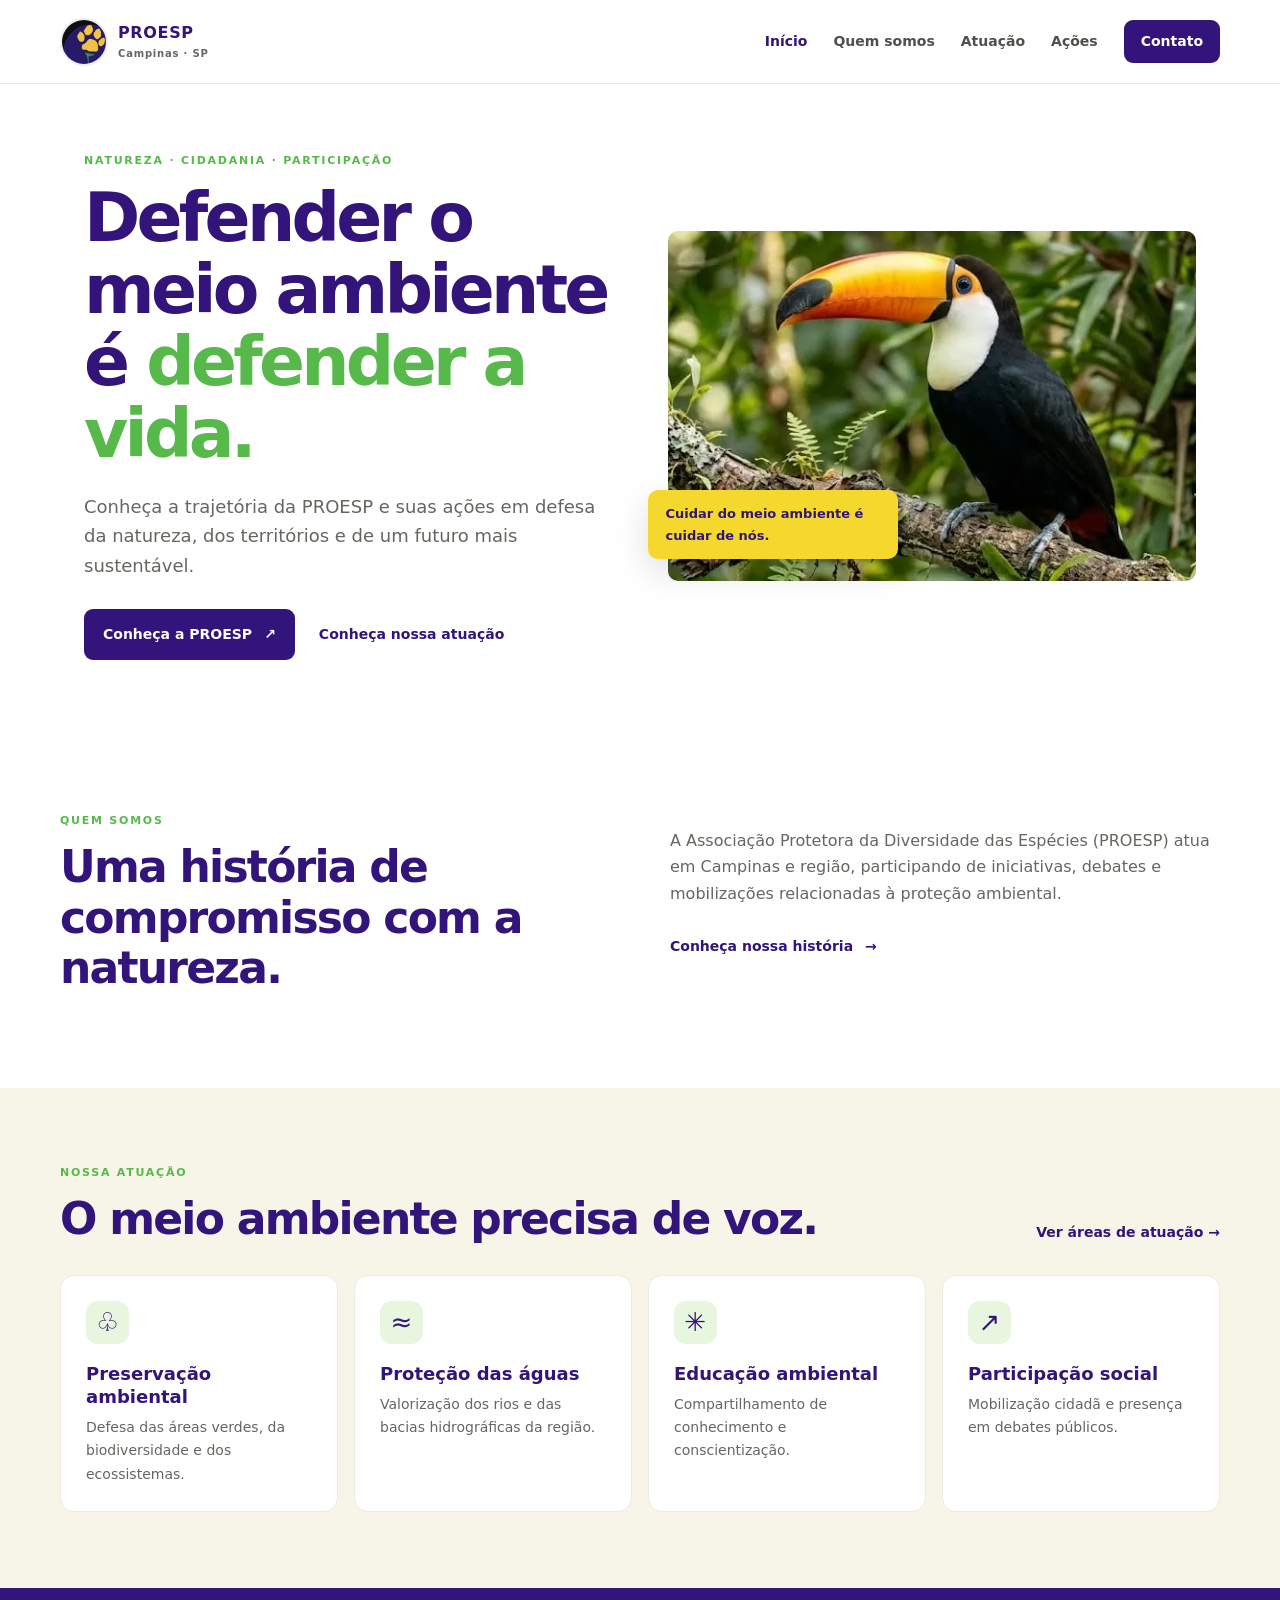
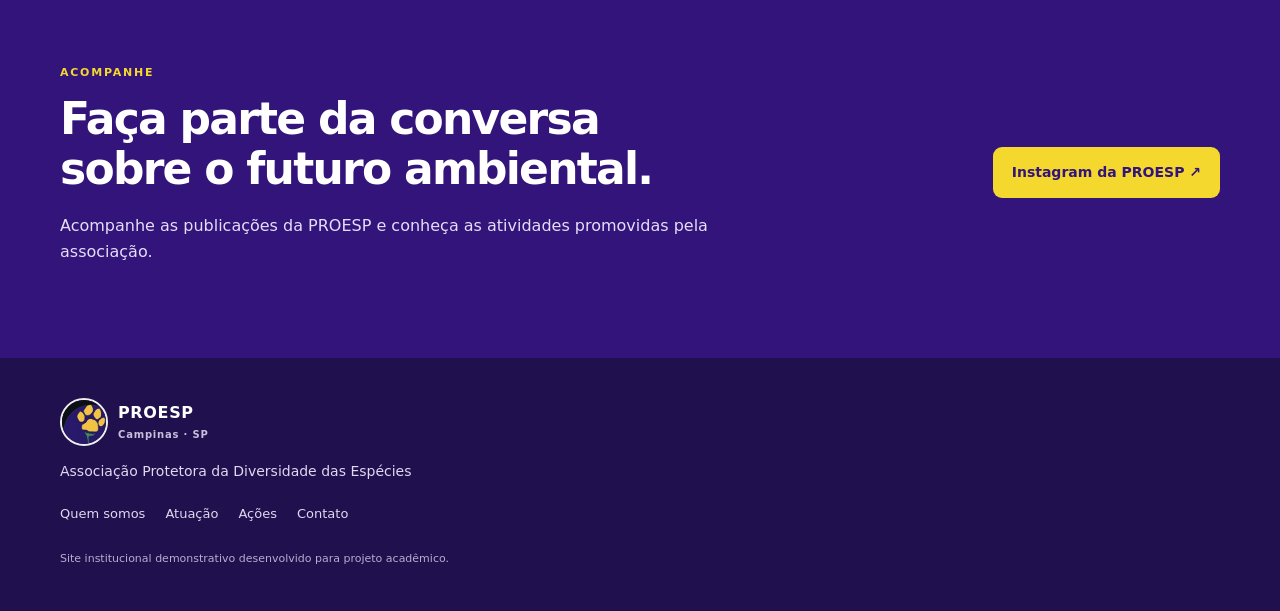
==== commit b6f83081: "Update index.html" ====
--- a/index.html
+++ b/index.html
@@ -102,8 +102,8 @@
             <div class="hero-image">
 
                 <img
-                    src="assets/rio-floresta.jpg"
-                    alt="Paisagem natural e área verde mostrada em publicação da PROESP"
+                    src="assets/Tucano.jpg"
+                    alt="Tucano brasileiro em seu habitate natural"
                 >
 
                 <span class="image-note">
